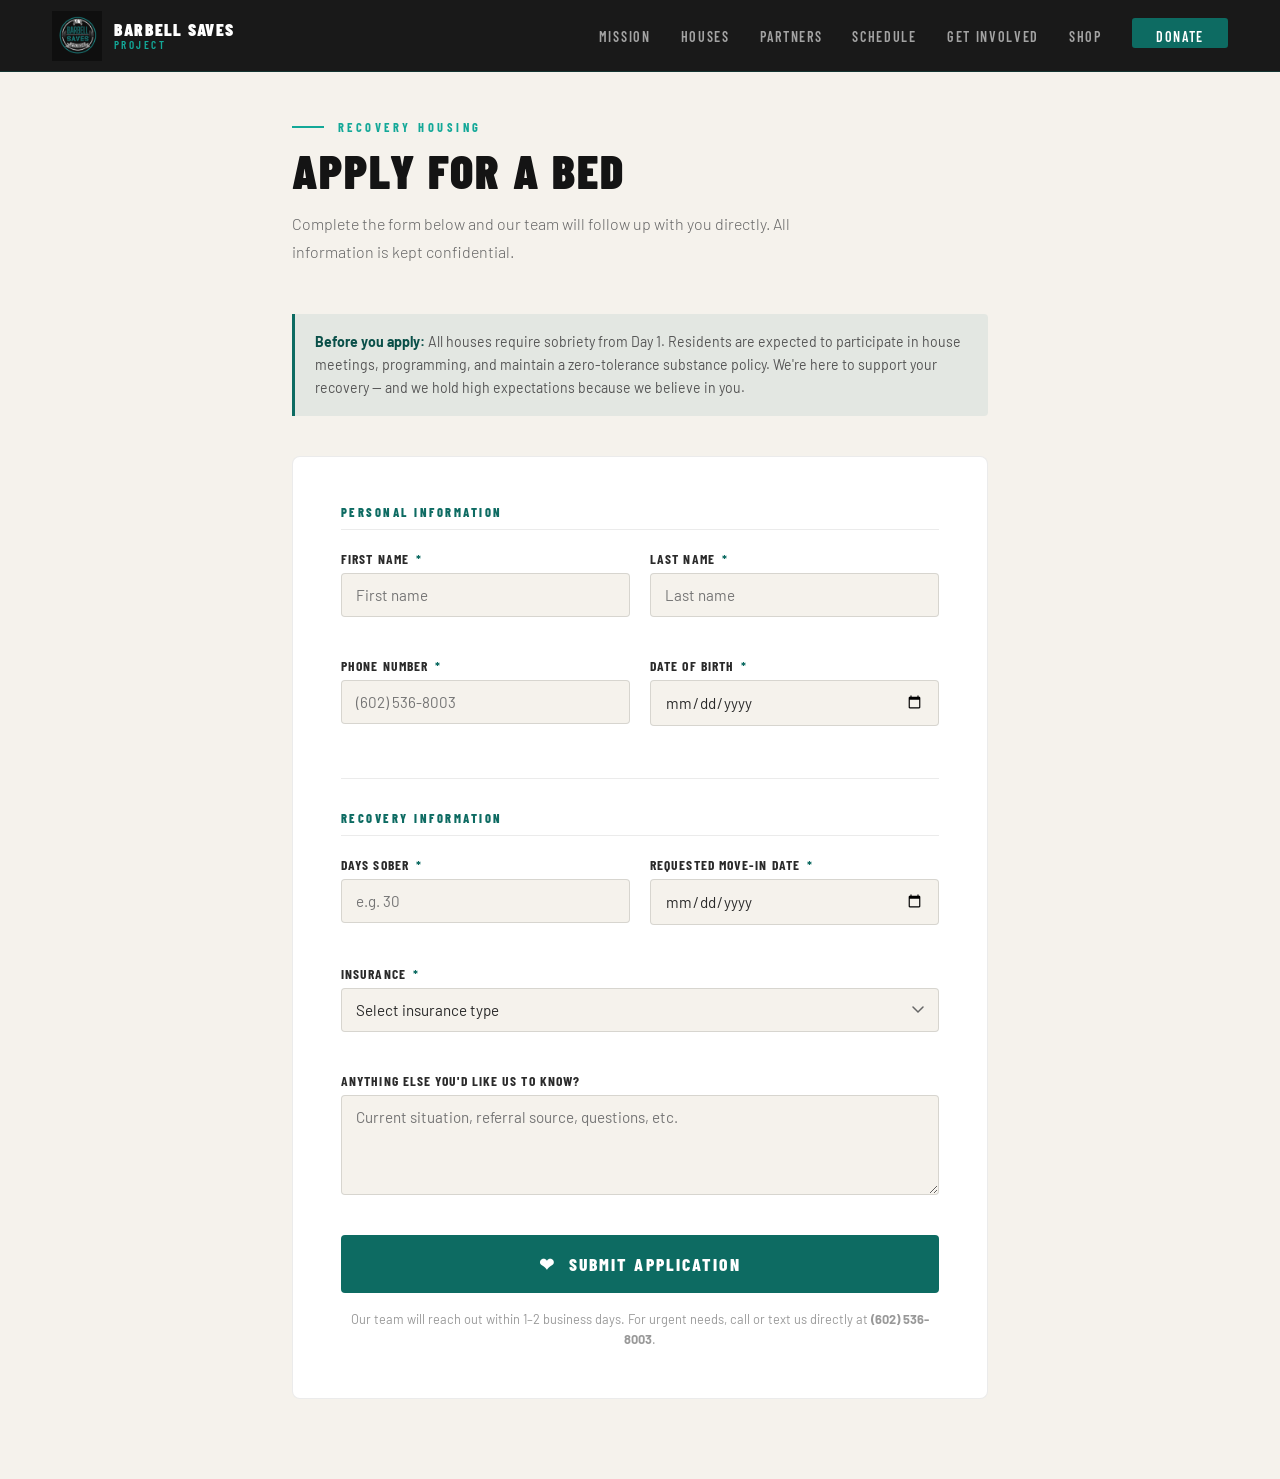
==== apply.html @ 51f50b29 "Add dedicated shop page; move collection embed off homepage Creates shop.html with light background " ====
<!DOCTYPE html>
<html lang="en">
<head>
<meta charset="UTF-8">
<meta name="viewport" content="width=device-width, initial-scale=1.0">
<title>Apply for a Bed — Barbell Saves Project</title>
<link href="https://fonts.googleapis.com/css2?family=Barlow+Condensed:wght@300;400;600;700;800;900&family=Barlow:ital,wght@0,300;0,400;0,500;0,600;1,300;1,400&display=swap" rel="stylesheet">
<link rel="stylesheet" href="styles.css">
<style>
  body { background: var(--off-white); }

  .apply-page { padding: 120px 52px 80px; max-width: 800px; margin: 0 auto; }

  .apply-header { margin-bottom: 48px; }
  .apply-header .section-tag { margin-bottom: 12px; }
  .apply-header h1 { font-family: "Barlow Condensed", sans-serif; font-weight: 900; font-size: 3rem; letter-spacing: 0.04em; text-transform: uppercase; color: var(--iron); line-height: 1; margin-bottom: 16px; }
  .apply-header p { font-size: 1rem; color: #666; font-weight: 300; line-height: 1.75; max-width: 560px; }

  .apply-note { background: rgba(13,107,98,0.08); border-left: 3px solid var(--teal); padding: 16px 20px; border-radius: 0 4px 4px 0; margin-bottom: 40px; font-size: 0.88rem; color: #555; line-height: 1.65; }
  .apply-note strong { color: var(--teal-dark); }

  .apply-form { background: white; border: 1px solid rgba(0,0,0,0.08); border-radius: 8px; padding: 48px; }

  .form-section-label { font-family: "Barlow Condensed", sans-serif; font-weight: 800; font-size: 0.78rem; letter-spacing: 0.2em; text-transform: uppercase; color: var(--teal); margin-bottom: 20px; padding-bottom: 10px; border-bottom: 1px solid rgba(0,0,0,0.08); }

  .form-grid { display: grid; grid-template-columns: 1fr 1fr; gap: 20px; margin-bottom: 20px; }
  .form-group { display: flex; flex-direction: column; gap: 6px; margin-bottom: 20px; }
  .form-group.full { grid-column: 1 / -1; }

  label { font-family: "Barlow Condensed", sans-serif; font-weight: 700; font-size: 0.85rem; letter-spacing: 0.08em; text-transform: uppercase; color: var(--charcoal); }
  label .req { color: var(--teal); margin-left: 3px; }

  input, select, textarea {
    font-family: "Barlow", sans-serif;
    font-size: 0.95rem;
    color: var(--charcoal);
    background: var(--off-white);
    border: 1.5px solid rgba(0,0,0,0.12);
    border-radius: 4px;
    padding: 12px 14px;
    transition: border-color 0.2s, box-shadow 0.2s;
    outline: none;
    width: 100%;
  }
  input:focus, select:focus, textarea:focus {
    border-color: var(--teal);
    box-shadow: 0 0 0 3px rgba(13,107,98,0.1);
  }
  select { appearance: none; background-image: url("data:image/svg+xml,%3Csvg xmlns='http://www.w3.org/2000/svg' width='12' height='8' viewBox='0 0 12 8'%3E%3Cpath d='M1 1l5 5 5-5' stroke='%23666' stroke-width='1.5' fill='none' stroke-linecap='round'/%3E%3C/svg%3E"); background-repeat: no-repeat; background-position: right 14px center; padding-right: 36px; }
  textarea { resize: vertical; min-height: 100px; }

  .divider { border: none; border-top: 1px solid rgba(0,0,0,0.08); margin: 32px 0; }

  .submit-btn { display: block; width: 100%; background: var(--teal); color: white; font-family: "Barlow Condensed", sans-serif; font-weight: 800; font-size: 1.1rem; letter-spacing: 0.12em; text-transform: uppercase; border: none; padding: 18px; border-radius: 4px; cursor: pointer; transition: background 0.2s, transform 0.15s; margin-top: 8px; }
  .submit-btn:hover { background: var(--teal-light); transform: translateY(-1px); }

  .form-footer-note { margin-top: 16px; text-align: center; font-size: 0.8rem; color: #999; line-height: 1.6; }

  @media (max-width: 768px) {
    .apply-page { padding: 100px 20px 60px; }
    .apply-header h1 { font-size: 2.2rem; }
    .apply-form { padding: 28px 20px; }
    .form-grid { grid-template-columns: 1fr; }
  }
</style>
</head>
<body>

<!-- NAV -->
<nav id="main-nav">
  <a href="index.html" class="nav-logo">
    <img src="images/image1.png" alt="The Barbell Saves Project">
    <div class="nav-logo-text">Barbell Saves<span>Project</span></div>
  </a>
  <ul class="nav-links">
    <li><a href="index.html#mission">Mission</a></li>
    <li><a href="houses.html">Houses</a></li>
    <li><a href="partners.html">Partners</a></li>
    <li><a href="schedule.html">Schedule</a></li>
    <li><a href="get-involved.html">Get Involved</a></li>
    <li><a href="shop.html">Shop</a></li>
    <li><a href="get-involved.html#donate" class="nav-donate">Donate</a></li>
  </ul>
</nav>

<div class="apply-page">

  <div class="apply-header">
    <div class="section-tag">Recovery Housing</div>
    <h1>Apply for a Bed</h1>
    <p>Complete the form below and our team will follow up with you directly. All information is kept confidential.</p>
  </div>

  <div class="apply-note">
    <strong>Before you apply:</strong> All houses require sobriety from Day 1. Residents are expected to participate in house meetings, programming, and maintain a zero-tolerance substance policy. We're here to support your recovery — and we hold high expectations because we believe in you.
  </div>

  <form class="apply-form" action="https://formspree.io/f/YOUR_FORM_ID" method="POST">

    <div class="form-section-label">Personal Information</div>

    <div class="form-grid">
      <div class="form-group">
        <label for="first_name">First Name <span class="req">*</span></label>
        <input type="text" id="first_name" name="first_name" required placeholder="First name">
      </div>
      <div class="form-group">
        <label for="last_name">Last Name <span class="req">*</span></label>
        <input type="text" id="last_name" name="last_name" required placeholder="Last name">
      </div>
      <div class="form-group">
        <label for="phone">Phone Number <span class="req">*</span></label>
        <input type="tel" id="phone" name="phone" required placeholder="(602) 536-8003">
      </div>
      <div class="form-group">
        <label for="dob">Date of Birth <span class="req">*</span></label>
        <input type="date" id="dob" name="dob" required>
      </div>
    </div>

    <hr class="divider">
    <div class="form-section-label">Recovery Information</div>

    <div class="form-grid">
      <div class="form-group">
        <label for="days_sober">Days Sober <span class="req">*</span></label>
        <input type="number" id="days_sober" name="days_sober" required placeholder="e.g. 30" min="0">
      </div>
      <div class="form-group">
        <label for="requested_date">Requested Move-In Date <span class="req">*</span></label>
        <input type="date" id="requested_date" name="requested_date" required>
      </div>
      <div class="form-group full">
        <label for="insurance">Insurance <span class="req">*</span></label>
        <select id="insurance" name="insurance" required>
          <option value="" disabled selected>Select insurance type</option>
          <option value="AHCCCS">AHCCCS (Arizona Medicaid)</option>
          <option value="Private Insurance">Private Insurance</option>
          <option value="Medicare">Medicare</option>
          <option value="Self-Pay">Self-Pay / No Insurance</option>
          <option value="Other">Other</option>
        </select>
      </div>
      <div class="form-group full">
        <label for="notes">Anything else you'd like us to know?</label>
        <textarea id="notes" name="notes" placeholder="Current situation, referral source, questions, etc."></textarea>
      </div>
    </div>

    <button type="submit" class="submit-btn">&#10084;&nbsp; Submit Application</button>
    <p class="form-footer-note">Our team will reach out within 1–2 business days. For urgent needs, call or text us directly at <strong>(602) 536-8003</strong>.</p>

  </form>

</div>

<script src="script.js"></script>
</body>
</html>
---- styles.css ----
:root {
    --teal: #0D6B62;
    --teal-light: #0F8579;
    --teal-bright: #13a898;
    --teal-dark: #094f48;
    --silver: #9AACB8;
    --charcoal: #2A2A2A;
    --iron: #141414;
    --iron-mid: #1e1e1e;
    --off-white: #F5F2EC;
    --warm-white: #FDFAF5;
    --slate: #3D3D3D;
  }
  * { margin: 0; padding: 0; box-sizing: border-box; }
  html { scroll-behavior: smooth; }
  body { font-family: "Barlow", sans-serif; background: var(--warm-white); color: var(--charcoal); overflow-x: hidden; }

  /* NAV */
  nav { position: fixed; top: 0; left: 0; right: 0; z-index: 200; display: flex; align-items: center; justify-content: space-between; padding: 0 52px; height: 72px; background: rgba(16,16,16,0.96); backdrop-filter: blur(16px); border-bottom: 1px solid rgba(13,107,98,0.35); transition: background 0.3s; }
  .nav-logo { text-decoration: none; display: flex; align-items: center; gap: 12px; }
  .nav-logo img { height: 50px; width: 50px; object-fit: contain; mix-blend-mode: screen; }
  .nav-logo-text { font-family: "Barlow Condensed", sans-serif; font-weight: 900; font-size: 1.1rem; letter-spacing: 0.07em; text-transform: uppercase; color: white; line-height: 1.15; }
  .nav-logo-text span { color: var(--teal-bright); display: block; font-size: 0.7rem; letter-spacing: 0.22em; font-weight: 600; }
  .nav-links { display: flex; gap: 30px; list-style: none; align-items: center; }
  .nav-links a { font-family: "Barlow Condensed", sans-serif; font-weight: 600; font-size: 0.88rem; letter-spacing: 0.12em; text-transform: uppercase; color: rgba(255,255,255,0.6); text-decoration: none; transition: color 0.2s; padding-bottom: 3px; border-bottom: 1.5px solid transparent; }
  .nav-links a:hover { color: white; border-bottom-color: var(--teal-bright); }
  .nav-donate { background: var(--teal) !important; color: white !important; padding: 10px 24px; border-radius: 3px; border-bottom: none !important; }
  .nav-donate:hover { background: var(--teal-light) !important; border-bottom: none !important; }

  /* HERO — centered poster broadsheet */
  .hero {
    min-height: 100vh;
    background: var(--iron);
    display: flex; flex-direction: column;
    position: relative; overflow: hidden;
  }
  .hero-bg {
    position: absolute; inset: 0;
    background-image: url("images/image9.jpg");
    background-size: cover;
    background-position: center 30%;
    filter: brightness(0.38) saturate(0.85);
  }
  .hero-bg::after {
    content: "";
    position: absolute; inset: 0;
    background:
      radial-gradient(ellipse 80% 60% at 50% 0%, rgba(13,107,98,0.3) 0%, transparent 60%),
      linear-gradient(180deg, rgba(0,0,0,0.4) 0%, rgba(0,0,0,0.1) 40%, rgba(0,0,0,0.55) 100%);
  }
  /* Horizontal rule texture lines */
  .hero-lines {
    position: absolute; inset: 0;
    background-image:
      linear-gradient(rgba(255,255,255,0.018) 1px, transparent 1px);
    background-size: 100% 80px;
    pointer-events: none;
  }
  .hero-body {
    position: relative; z-index: 2;
    flex: 1; display: flex; flex-direction: column;
    align-items: center; justify-content: center;
    padding: 140px 52px 52px;
    text-align: center;
  }
  /* Logo sits above headline */
  .hero-logo {
    width: 110px; height: 110px; object-fit: contain;
    margin-bottom: 36px;
    animation: fadeUp 0.5s ease 0.05s both;
    filter: drop-shadow(0 0 28px rgba(13,107,98,0.4));
    mix-blend-mode: screen;
  }
  .hero-overline {
    font-family: "Barlow Condensed", sans-serif;
    font-weight: 600; font-size: 0.78rem;
    letter-spacing: 0.36em; text-transform: uppercase;
    color: var(--teal-bright);
    margin-bottom: 24px;
    display: flex; align-items: center; justify-content: center; gap: 18px;
    animation: fadeUp 0.6s ease 0.15s both;
  }
  .overline-rule { width: 40px; height: 1px; background: var(--teal-bright); opacity: 0.6; }
  /* GIANT poster headline — full width */
  .hero-headline {
    font-family: "Barlow Condensed", sans-serif;
    font-weight: 900;
    font-size: clamp(4.5rem, 13vw, 13rem);
    line-height: 0.85;
    letter-spacing: -0.02em;
    text-transform: uppercase;
    color: white;
    margin-bottom: 0;
    animation: fadeUp 0.7s ease 0.25s both;
  }
  .headline-row { display: block; }
  .headline-row.teal { color: var(--teal-bright); }
  .headline-row.outline {
    -webkit-text-stroke: 1.5px rgba(255,255,255,0.25);
    color: transparent;
  }
  /* Divider bar between headline and sub */
  .hero-divider {
    width: 100%; max-width: 680px;
    height: 1px;
    background: linear-gradient(90deg, transparent, rgba(255,255,255,0.15), transparent);
    margin: 32px auto;
    animation: fadeUp 0.6s ease 0.45s both;
  }
  .hero-sub {
    font-size: 1.1rem; line-height: 1.8;
    color: rgba(255,255,255,0.5);
    max-width: 560px; margin: 0 auto 44px;
    font-weight: 300;
    animation: fadeUp 0.7s ease 0.5s both;
  }
  .hero-actions {
    display: flex; gap: 16px; flex-wrap: wrap;
    justify-content: center;
    animation: fadeUp 0.7s ease 0.6s both;
  }
  /* Inline stat strip inside hero, above impact bar */
  .hero-stat-row {
    display: flex; align-items: center; justify-content: center;
    gap: 0; margin-top: 56px; width: 100%;
    border-top: 1px solid rgba(255,255,255,0.07);
    padding-top: 32px;
    animation: fadeUp 0.7s ease 0.7s both;
  }
  .hero-stat {
    display: flex; flex-direction: column; align-items: center;
    padding: 0 44px;
    border-right: 1px solid rgba(255,255,255,0.07);
  }
  .hero-stat:last-child { border-right: none; }
  .hero-stat-n {
    font-family: "Barlow Condensed", sans-serif;
    font-weight: 900; font-size: 2.2rem;
    color: white; line-height: 1;
  }
  .hero-stat-n sup { font-size: 1rem; }
  .hero-stat-l {
    font-size: 0.7rem; font-weight: 600;
    letter-spacing: 0.14em; text-transform: uppercase;
    color: rgba(255,255,255,0.4); margin-top: 4px;
  }

  /* BUTTONS */
  .btn-primary { display: inline-flex; align-items: center; gap: 10px; background: var(--teal); color: white; font-family: "Barlow Condensed", sans-serif; font-weight: 800; font-size: 1rem; letter-spacing: 0.1em; text-transform: uppercase; padding: 16px 36px; border: none; cursor: pointer; text-decoration: none; border-radius: 3px; transition: background 0.2s, transform 0.15s; box-shadow: 0 4px 24px rgba(13,107,98,0.35); }
  .btn-primary:hover { background: var(--teal-light); transform: translateY(-2px); }
  .btn-secondary { display: inline-flex; align-items: center; gap: 10px; background: transparent; color: white; font-family: "Barlow Condensed", sans-serif; font-weight: 700; font-size: 1rem; letter-spacing: 0.1em; text-transform: uppercase; padding: 15px 36px; border: 1.5px solid rgba(255,255,255,0.25); cursor: pointer; text-decoration: none; border-radius: 3px; transition: all 0.2s; }
  .btn-secondary:hover { border-color: var(--teal-bright); background: rgba(13,107,98,0.15); }

  /* IMPACT BAR */
  .impact-bar { position: relative; z-index: 2; background: linear-gradient(90deg, var(--teal-dark) 0%, var(--teal) 50%, var(--teal-dark) 100%); padding: 0 52px; display: flex; align-items: stretch; overflow-x: auto; }
  .impact-item { display: flex; flex-direction: column; align-items: center; justify-content: center; padding: 28px 48px; border-right: 1px solid rgba(255,255,255,0.12); flex-shrink: 0; }
  .impact-item:last-child { border-right: none; }
  .impact-num { font-family: "Barlow Condensed", sans-serif; font-weight: 900; font-size: 2.8rem; color: white; line-height: 1; }
  .impact-num sup { font-size: 1.4rem; vertical-align: super; }
  .impact-desc { font-size: 0.74rem; font-weight: 600; letter-spacing: 0.14em; text-transform: uppercase; color: rgba(255,255,255,0.65); margin-top: 5px; text-align: center; }

  /* SECTIONS */
  .section { padding: 108px 52px; }
  .section-inner { max-width: 1240px; margin: 0 auto; }
  .section-tag { font-family: "Barlow Condensed", sans-serif; font-weight: 700; font-size: 0.78rem; letter-spacing: 0.28em; text-transform: uppercase; color: var(--teal-bright); margin-bottom: 16px; display: flex; align-items: center; gap: 14px; }
  .section-tag::before { content: ""; display: block; width: 32px; height: 2px; background: var(--teal-bright); }
  .section-title { font-family: "Barlow Condensed", sans-serif; font-weight: 900; font-size: clamp(2.8rem, 5.5vw, 4.8rem); line-height: 0.92; text-transform: uppercase; letter-spacing: -0.01em; color: var(--iron); margin-bottom: 24px; }
  .section-title.light { color: white; }

  /* MISSION */
  .mission-section { background: var(--off-white); }
  .mission-photo-wrap { position: relative; overflow: hidden; border-radius: 2px; }
  .mission-photo-wrap img { width: 100%; height: 480px; object-fit: cover; object-position: center top; display: block; }
  .mission-photo-caption { position: absolute; bottom: 0; left: 0; right: 0; padding: 16px 20px; background: linear-gradient(0deg, rgba(0,0,0,0.7), transparent); font-family: "Barlow Condensed", sans-serif; font-weight: 600; font-size: 0.75rem; letter-spacing: 0.18em; text-transform: uppercase; color: rgba(255,255,255,0.75); }
  .mission-layout { display: grid; grid-template-columns: 1fr 0.85fr 0.85fr; gap: 48px; align-items: start; }
  .mission-copy p { font-size: 1.08rem; line-height: 1.85; color: #5a5a5a; margin-bottom: 22px; font-weight: 300; }
  .mission-copy p strong { color: var(--charcoal); font-weight: 600; }
  .big-statement { font-family: "Barlow Condensed", sans-serif; font-weight: 800; font-size: 1.6rem; line-height: 1.25; text-transform: uppercase; color: var(--iron); margin-top: 32px; margin-bottom: 6px; }
  .big-statement span { color: var(--teal); }
  .mission-panels { display: flex; flex-direction: column; gap: 3px; }
  .mission-panel { background: var(--iron); padding: 32px 36px; display: flex; gap: 20px; align-items: flex-start; position: relative; overflow: hidden; cursor: default; transition: transform 0.2s; }
  .mission-panel:hover { transform: translateX(6px); }
  .mission-panel::before { content: ""; position: absolute; left: 0; top: 0; bottom: 0; width: 3px; background: var(--teal-bright); transform: scaleY(0); transform-origin: top; transition: transform 0.3s; }
  .mission-panel:hover::before { transform: scaleY(1); }
  .panel-icon { font-size: 1.6rem; flex-shrink: 0; width: 48px; height: 48px; display: flex; align-items: center; justify-content: center; background: rgba(13,107,98,0.12); border-radius: 3px; border: 1px solid rgba(13,107,98,0.25); }
  .panel-body h4 { font-family: "Barlow Condensed", sans-serif; font-weight: 800; font-size: 1.1rem; text-transform: uppercase; letter-spacing: 0.06em; color: white; margin-bottom: 6px; }
  .panel-body p { font-size: 0.88rem; line-height: 1.65; color: rgba(255,255,255,0.45); font-weight: 300; }

  /* PROGRAMS */
  .programs-section { background: var(--warm-white); }
  .programs-header { display: flex; justify-content: space-between; align-items: flex-end; margin-bottom: 56px; flex-wrap: wrap; gap: 24px; }
  .programs-intro { max-width: 440px; font-size: 1rem; line-height: 1.75; color: #666; font-weight: 300; }
  .programs-grid { display: grid; grid-template-columns: repeat(2, 1fr); gap: 3px; }
  .prog-community { grid-column: span 2; }
  .prog-card { background: var(--iron); padding: 52px 48px; position: relative; overflow: hidden; transition: transform 0.22s; }
  .prog-card:hover { transform: translateY(-5px); z-index: 2; }
  .prog-card::after { content: ""; position: absolute; bottom: 0; left: 0; right: 0; height: 3px; background: linear-gradient(90deg, var(--teal-dark), var(--teal-bright)); transform: scaleX(0); transform-origin: left; transition: transform 0.35s; }
  .prog-card:hover::after { transform: scaleX(1); }
  .prog-num { position: absolute; top: 20px; right: 24px; font-family: "Barlow Condensed", sans-serif; font-weight: 900; font-size: 7rem; color: rgba(255,255,255,0.03); line-height: 1; pointer-events: none; }
  .prog-badge { display: inline-block; font-family: "Barlow Condensed", sans-serif; font-weight: 700; font-size: 0.72rem; letter-spacing: 0.22em; text-transform: uppercase; padding: 4px 14px; border-radius: 2px; margin-bottom: 22px; }
  .badge-silver { background: rgba(154,172,184,0.12); color: #b8cad6; border: 1px solid rgba(154,172,184,0.25); }
  .badge-teal   { background: rgba(13,107,98,0.18); color: var(--teal-bright); border: 1px solid rgba(13,107,98,0.3); }
  .badge-free   { background: var(--teal); color: white; border: none; }
  .prog-card h3 { font-family: "Barlow Condensed", sans-serif; font-weight: 900; font-size: 2.2rem; text-transform: uppercase; letter-spacing: 0.02em; color: white; margin-bottom: 14px; line-height: 1.05; }
  .prog-community h3 { font-size: 2.8rem; }
  .prog-card p { font-size: 0.93rem; line-height: 1.75; color: rgba(255,255,255,0.48); font-weight: 300; margin-bottom: 28px; max-width: 420px; }
  .prog-list { list-style: none; display: flex; flex-direction: column; gap: 9px; margin-bottom: 34px; }
  .prog-list li { font-size: 0.87rem; color: rgba(255,255,255,0.6); display: flex; align-items: center; gap: 10px; }
  .bull { color: var(--teal-bright); font-weight: 700; }
  .prog-link { font-family: "Barlow Condensed", sans-serif; font-weight: 700; font-size: 0.88rem; letter-spacing: 0.15em; text-transform: uppercase; color: var(--teal-bright); text-decoration: none; display: inline-flex; align-items: center; gap: 8px; transition: gap 0.2s; }
  .prog-link:hover { gap: 16px; }
  .community-inner { display: grid; grid-template-columns: 1fr 1fr; gap: 48px; align-items: start; }
  .schedule-cta-btn { display: inline-flex; align-items: center; gap: 10px; background: var(--teal); color: white; font-family: "Barlow Condensed", sans-serif; font-weight: 800; font-size: 1rem; letter-spacing: 0.1em; text-transform: uppercase; padding: 16px 32px; border-radius: 3px; text-decoration: none; transition: background 0.2s; margin-top: 8px; }
  .schedule-list { display: flex; flex-direction: column; gap: 10px; }
  .sched-item { background: rgba(255,255,255,0.04); border-left: 3px solid var(--teal-bright); padding: 14px 18px; display: flex; align-items: center; justify-content: space-between; gap: 12px; }
  .sched-name { font-family: "Barlow Condensed", sans-serif; font-weight: 700; font-size: 1rem; text-transform: uppercase; letter-spacing: 0.05em; color: white; }
  .sched-time { font-size: 0.78rem; color: rgba(255,255,255,0.4); margin-top: 2px; }
  .free-tag { font-family: "Barlow Condensed", sans-serif; font-weight: 700; font-size: 0.68rem; letter-spacing: 0.18em; text-transform: uppercase; background: var(--teal); color: white; padding: 3px 10px; border-radius: 2px; flex-shrink: 0; }

  /* HOUSES */
  .houses-section { background: var(--off-white); }
  .houses-layout { display: grid; grid-template-columns: 1.2fr 1fr; gap: 80px; align-items: start; margin-bottom: 60px; }
  .houses-copy p { font-size: 1.05rem; line-height: 1.85; color: #5a5a5a; margin-bottom: 20px; font-weight: 300; }
  .houses-copy p strong { color: var(--charcoal); font-weight: 600; }
  .houses-stat-box { background: var(--iron); padding: 40px 36px; border-top: 3px solid var(--teal-bright); }
  .stat-row { display: flex; justify-content: space-between; align-items: baseline; padding: 16px 0; border-bottom: 1px solid rgba(255,255,255,0.06); }
  .stat-row:last-child { border-bottom: none; }
  .stat-label { font-size: 0.88rem; color: rgba(255,255,255,0.45); font-weight: 300; }
  .stat-val { font-family: "Barlow Condensed", sans-serif; font-weight: 800; font-size: 1.3rem; color: var(--teal-bright); text-align: right; max-width: 55%; }
  .houses-cards { display: grid; grid-template-columns: repeat(4, 1fr); gap: 16px; }
  .house-card { background: white; border: 1px solid rgba(0,0,0,0.07); border-radius: 6px; overflow: hidden; transition: box-shadow 0.2s, transform 0.2s; display: flex; flex-direction: column; }
  .house-card:hover { box-shadow: 0 16px 48px rgba(13,107,98,0.12); transform: translateY(-4px); }
  .house-photo { width: 100%; height: 180px; background: linear-gradient(135deg, #1e2e2c 0%, #0d3b35 50%, #0a4a42 100%); position: relative; }
  .house-photo::after { content: "🏠"; position: absolute; inset: 0; display: flex; align-items: center; justify-content: center; font-size: 3rem; opacity: 0.25; }
  .house-card-body { padding: 24px 22px; display: flex; flex-direction: column; flex: 1; }
  .house-badges { display: flex; gap: 6px; margin-bottom: 12px; }
  .house-badge { font-family: "Barlow Condensed", sans-serif; font-weight: 700; font-size: 0.72rem; letter-spacing: 0.12em; text-transform: uppercase; color: var(--teal); background: rgba(13,107,98,0.1); border: 1px solid rgba(13,107,98,0.3); border-radius: 3px; padding: 3px 8px; }
  .house-card h4 { font-family: "Barlow Condensed", sans-serif; font-weight: 800; font-size: 1.4rem; text-transform: uppercase; letter-spacing: 0.03em; color: var(--iron); margin-bottom: 10px; }
  .house-card p { font-size: 0.85rem; line-height: 1.7; color: #666; font-weight: 300; margin-bottom: 18px; flex: 1; }
  .house-actions { display: flex; flex-direction: column; gap: 8px; margin-bottom: 14px; }
  .house-btn { display: block; text-align: center; font-family: "Barlow Condensed", sans-serif; font-weight: 700; font-size: 0.88rem; letter-spacing: 0.1em; text-transform: uppercase; text-decoration: none; padding: 11px 16px; border-radius: 3px; transition: background 0.2s, color 0.2s; }
  .house-btn-primary { background: var(--teal); color: white; }
  .house-btn-primary:hover { background: var(--teal-light); }
  .house-btn-secondary { background: transparent; color: var(--teal); border: 1.5px solid var(--teal); }
  .house-btn-secondary:hover { background: rgba(13,107,98,0.08); }
  .house-needs { font-size: 0.75rem; color: #999; line-height: 1.5; font-style: italic; }

  /* TESTIMONIAL */
  .testimonial-section { padding: 100px 52px; position: relative; overflow: hidden; }
  .testimonial-section::after { content: ""; position: absolute; inset: 0; background-image: url("images/image10.jpg"); background-size: cover; background-position: center; filter: brightness(0.22) saturate(0.7); z-index: 0; }
  .testimonial-section::before { content: ""; position: absolute; inset: 0; background: radial-gradient(ellipse 60% 80% at 50% 50%, rgba(13,107,98,0.25) 0%, transparent 65%); z-index: 1; }
  .testimonial-inner { position: relative; z-index: 2; max-width: 860px; margin: 0 auto; text-align: center; }
  .big-quote { font-family: "Barlow Condensed", sans-serif; font-size: 9rem; line-height: 0.5; color: var(--teal-bright); opacity: 0.2; margin-bottom: 16px; }
  .testimonial-inner blockquote { font-size: clamp(1.3rem, 2.8vw, 1.85rem); font-weight: 300; line-height: 1.6; color: rgba(255,255,255,0.85); font-style: italic; margin-bottom: 36px; }
  .testimonial-inner blockquote strong { font-style: normal; font-weight: 700; color: var(--teal-bright); }
  .quote-divider { width: 48px; height: 2px; background: linear-gradient(90deg, var(--teal), var(--teal-bright)); margin: 0 auto 20px; }
  .quote-name { font-family: "Barlow Condensed", sans-serif; font-weight: 700; font-size: 1rem; letter-spacing: 0.12em; text-transform: uppercase; color: white; }
  .quote-role { font-size: 0.82rem; color: rgba(255,255,255,0.35); letter-spacing: 0.08em; margin-top: 4px; }

  /* PARTNERSHIPS */
  .partner-section { background: var(--iron); position: relative; overflow: hidden; }
  .partner-section::before { content: ""; position: absolute; inset: 0; background: radial-gradient(ellipse 60% 70% at 90% 30%, rgba(13,107,98,0.18) 0%, transparent 60%), radial-gradient(ellipse 40% 50% at 10% 80%, rgba(13,107,98,0.08) 0%, transparent 55%); }
  .partner-inner { position: relative; z-index: 1; }
  .partner-header { display: grid; grid-template-columns: 1fr 1fr; gap: 80px; margin-bottom: 64px; align-items: end; }
  .partner-copy p { font-size: 1.05rem; line-height: 1.8; color: rgba(255,255,255,0.5); font-weight: 300; margin-bottom: 20px; }
  .partner-types { display: grid; grid-template-columns: repeat(3, 1fr); gap: 3px; }
  .ptype-card { background: rgba(255,255,255,0.03); border: 1px solid rgba(255,255,255,0.06); padding: 40px 32px; position: relative; transition: background 0.2s, border-color 0.2s; }
  .ptype-card:hover { background: rgba(255,255,255,0.055); border-color: rgba(13,107,98,0.4); }
  .corner-num { position: absolute; top: 18px; right: 20px; font-family: "Barlow Condensed", sans-serif; font-weight: 900; font-size: 4rem; color: rgba(255,255,255,0.03); line-height: 1; }
  .ptype-icon { font-size: 1.8rem; margin-bottom: 18px; width: 52px; height: 52px; background: rgba(13,107,98,0.12); border: 1px solid rgba(13,107,98,0.25); border-radius: 3px; display: flex; align-items: center; justify-content: center; }
  .ptype-card h4 { font-family: "Barlow Condensed", sans-serif; font-weight: 800; font-size: 1.3rem; text-transform: uppercase; letter-spacing: 0.05em; color: white; margin-bottom: 12px; }
  .ptype-card p { font-size: 0.87rem; line-height: 1.7; color: rgba(255,255,255,0.4); font-weight: 300; margin-bottom: 20px; }
  .ptype-examples { display: flex; flex-direction: column; gap: 6px; }
  .ptype-ex { font-size: 0.8rem; color: rgba(255,255,255,0.35); display: flex; align-items: center; gap: 8px; }
  .ptype-ex::before { content: "—"; color: rgba(19,168,152,0.5); }

  /* DONATE */
  .donate-section { background: var(--warm-white); }
  .donate-layout { display: grid; grid-template-columns: 1fr 1fr; gap: 80px; align-items: start; }
  .donate-copy p { font-size: 1.05rem; line-height: 1.85; color: #5a5a5a; margin-bottom: 22px; font-weight: 300; }
  .donate-copy p strong { color: var(--charcoal); font-weight: 600; }
  .impact-list { list-style: none; display: flex; flex-direction: column; gap: 0; margin-top: 32px; border-top: 1px solid rgba(13,107,98,0.2); }
  .impact-list li { display: flex; align-items: center; gap: 20px; padding: 14px 0; border-bottom: 1px solid rgba(13,107,98,0.15); }
  .impact-icon-box { display: none; }
  .impact-item-text h5 { font-family: "Barlow Condensed", sans-serif; font-weight: 800; font-size: 1.2rem; text-transform: uppercase; letter-spacing: 0.04em; color: var(--teal); margin-bottom: 0; min-width: 68px; flex-shrink: 0; }
  .impact-item-text { display: flex; align-items: center; gap: 16px; width: 100%; }
  .impact-item-text p { font-size: 0.88rem; color: #666; font-weight: 400; margin-bottom: 0; line-height: 1.4; }
  .donate-widget { background: var(--iron); border-radius: 4px; overflow: hidden; box-shadow: 0 24px 64px rgba(0,0,0,0.2); }
  .widget-header { background: var(--teal); padding: 26px 36px; }
  .widget-header h3 { font-family: "Barlow Condensed", sans-serif; font-weight: 900; font-size: 1.5rem; text-transform: uppercase; letter-spacing: 0.05em; color: white; }
  .widget-header p { font-size: 0.82rem; color: rgba(255,255,255,0.8); margin-top: 2px; }
  .widget-body { padding: 36px; }
  .amount-grid { display: grid; grid-template-columns: repeat(3, 1fr); gap: 8px; margin-bottom: 12px; }
  .amt-btn { background: rgba(255,255,255,0.05); border: 1.5px solid rgba(255,255,255,0.1); padding: 14px 8px; cursor: pointer; border-radius: 3px; text-align: center; transition: all 0.18s; }
  .amt-btn:hover, .amt-btn.selected { border-color: var(--teal-bright); background: rgba(13,107,98,0.18); }
  .amt-num { font-family: "Barlow Condensed", sans-serif; font-weight: 900; font-size: 1.5rem; color: white; line-height: 1; }
  .amt-label { font-size: 0.7rem; color: rgba(255,255,255,0.35); margin-top: 3px; text-transform: uppercase; letter-spacing: 0.05em; }
  .custom-input { background: rgba(255,255,255,0.05); border: 1.5px solid rgba(255,255,255,0.1); padding: 13px 16px; width: 100%; color: white; font-family: "Barlow", sans-serif; font-size: 0.95rem; border-radius: 3px; outline: none; margin-bottom: 16px; transition: border-color 0.2s; }
  .custom-input:focus { border-color: var(--teal-bright); }
  .custom-input::placeholder { color: rgba(255,255,255,0.25); }
  .freq-toggle { display: flex; background: rgba(255,255,255,0.04); border: 1px solid rgba(255,255,255,0.08); border-radius: 3px; overflow: hidden; margin-bottom: 20px; }
  .freq-btn { flex: 1; padding: 11px; border: none; cursor: pointer; font-family: "Barlow Condensed", sans-serif; font-weight: 700; font-size: 0.85rem; letter-spacing: 0.1em; text-transform: uppercase; background: transparent; color: rgba(255,255,255,0.4); transition: all 0.18s; }
  .freq-btn.active { background: var(--teal-bright); color: white; }
  .donate-cta { width: 100%; padding: 18px; background: var(--teal); border: none; cursor: pointer; font-family: "Barlow Condensed", sans-serif; font-weight: 800; font-size: 1.1rem; letter-spacing: 0.12em; text-transform: uppercase; color: white; border-radius: 3px; transition: background 0.2s, transform 0.15s; box-shadow: 0 4px 20px rgba(13,107,98,0.25); }
  .donate-cta:hover { background: var(--teal-light); transform: translateY(-1px); }
  .widget-note { font-size: 0.72rem; color: rgba(255,255,255,0.2); text-align: center; margin-top: 14px; font-style: italic; }

  /* SPONSORS */
  /* SPONSOR SECTION */
  .sponsor-section { background: var(--off-white); }
  .sponsor-header-new { display: grid; grid-template-columns: 1fr 1fr; gap: 52px; align-items: start; margin-bottom: 40px; }
  .sponsor-header-new p { font-size: 1rem; line-height: 1.75; color: #666; font-weight: 300; margin-top: 16px; }
  .sponsor-urgency { background: var(--iron); padding: 32px 36px; border-left: 4px solid var(--teal-bright); }
  .urgency-label { font-family: "Barlow Condensed", sans-serif; font-weight: 900; font-size: 1.2rem; text-transform: uppercase; letter-spacing: 0.06em; color: var(--teal-bright); margin-bottom: 12px; }
  .sponsor-urgency p { font-size: 0.88rem; color: rgba(255,255,255,0.55); line-height: 1.65; font-weight: 300; margin-bottom: 16px; }
  .sponsor-urgency strong { color: rgba(255,255,255,0.85); font-weight: 600; }
  .urgency-list { list-style: none; display: flex; flex-direction: column; gap: 7px; }
  .urgency-list li { font-size: 0.84rem; color: rgba(255,255,255,0.5); padding-left: 16px; position: relative; }
  .urgency-list li::before { content: "—"; position: absolute; left: 0; color: var(--teal-bright); }
  .urgency-list strong { color: var(--teal-bright); }

  /* LEGACY TIER */
  .legacy-tier { background: var(--iron); border: 1px solid rgba(19,168,152,0.3); border-top: 4px solid var(--teal-bright); padding: 40px 48px; display: grid; grid-template-columns: 1fr auto; gap: 52px; align-items: center; margin-bottom: 16px; }
  .legacy-star { font-family: "Barlow Condensed", sans-serif; font-weight: 700; font-size: 0.75rem; letter-spacing: 0.22em; text-transform: uppercase; color: var(--teal-bright); margin-bottom: 8px; }
  .legacy-amount { font-family: "Barlow Condensed", sans-serif; font-weight: 900; font-size: 3.5rem; color: white; line-height: 1; letter-spacing: 0.02em; margin-bottom: 10px; }
  .legacy-amount span { font-size: 2rem; color: var(--teal-bright); }
  .legacy-impact { font-size: 0.9rem; color: rgba(255,255,255,0.5); font-weight: 300; line-height: 1.6; margin-bottom: 20px; max-width: 500px; }
  .legacy-perks li { color: rgba(255,255,255,0.6) !important; }
  .legacy-perks .perk-check { color: var(--teal-bright) !important; }
  .legacy-tier-right { display: flex; flex-direction: column; align-items: center; gap: 14px; flex-shrink: 0; text-align: center; }
  .legacy-limit { font-family: "Barlow Condensed", sans-serif; font-weight: 700; font-size: 0.72rem; letter-spacing: 0.2em; text-transform: uppercase; color: var(--teal-bright); background: rgba(19,168,152,0.1); border: 1px solid rgba(19,168,152,0.3); padding: 6px 16px; }
  .legacy-btn { display: inline-block; font-family: "Barlow Condensed", sans-serif; font-weight: 800; font-size: 0.85rem; letter-spacing: 0.12em; text-transform: uppercase; text-decoration: none; padding: 16px 32px; background: var(--teal-bright); color: var(--iron); white-space: nowrap; transition: background 0.2s; }
  .legacy-btn:hover { background: #16c4b2; }
  .legacy-note { font-size: 0.74rem; color: rgba(255,255,255,0.3); font-style: italic; }

  /* PARTNER TIERS GRID */
  .partner-tiers-grid { display: grid; grid-template-columns: repeat(4, 1fr); gap: 10px; margin-bottom: 32px; }
  .partner-tier { background: white; border: 1.5px solid rgba(0,0,0,0.08); padding: 28px 24px; display: flex; flex-direction: column; gap: 8px; position: relative; transition: box-shadow 0.2s; }
  .partner-tier:hover { box-shadow: 0 12px 40px rgba(0,0,0,0.1); }
  .featured-partner-tier { border-color: var(--teal); border-top: 3px solid var(--teal); }
  .partner-tier-limit { position: absolute; top: 12px; right: 12px; font-family: "Barlow Condensed", sans-serif; font-weight: 700; font-size: 0.62rem; letter-spacing: 0.16em; text-transform: uppercase; color: var(--teal); background: rgba(13,107,98,0.08); padding: 3px 8px; }
  .partner-tier-name { font-family: "Barlow Condensed", sans-serif; font-weight: 800; font-size: 1rem; letter-spacing: 0.06em; text-transform: uppercase; color: var(--iron); }
  .partner-tier-amount { font-family: "Barlow Condensed", sans-serif; font-weight: 900; font-size: 2rem; color: var(--teal); line-height: 1; margin-bottom: 4px; }
  .partner-tier-funds { font-size: 0.8rem; color: #888; line-height: 1.5; padding-bottom: 12px; border-bottom: 1px solid rgba(0,0,0,0.07); margin-bottom: 4px; font-style: italic; }
  .tier-perks { list-style: none; display: flex; flex-direction: column; gap: 8px; margin-bottom: 16px; flex: 1; }
  .tier-perks li { font-size: 0.82rem; color: #555; display: flex; align-items: flex-start; gap: 8px; line-height: 1.4; }
  .perk-check { color: var(--teal); font-weight: 700; flex-shrink: 0; }
  .tier-btn-new { display: block; text-align: center; font-family: "Barlow Condensed", sans-serif; font-weight: 700; font-size: 0.78rem; letter-spacing: 0.1em; text-transform: uppercase; text-decoration: none; padding: 12px; background: var(--iron); color: white; transition: background 0.2s; margin-top: auto; }
  .tier-btn-new:hover { background: var(--slate); }
  .tier-btn-featured { background: var(--teal); }
  .tier-btn-featured:hover { background: var(--teal-light); }

  /* SIGNATURE EVENTS */
  .sig-events { border-top: 1px solid rgba(0,0,0,0.1); padding-top: 28px; }
  .sig-events-label { font-family: "Barlow Condensed", sans-serif; font-weight: 700; font-size: 0.72rem; letter-spacing: 0.22em; text-transform: uppercase; color: var(--teal); margin-bottom: 16px; }
  .sig-events-row { display: grid; grid-template-columns: repeat(4, 1fr); gap: 1px; background: rgba(0,0,0,0.08); }
  .sig-event { background: var(--warm-white); padding: 16px 20px; }
  .sig-event-name { font-family: "Barlow Condensed", sans-serif; font-weight: 700; font-size: 0.88rem; letter-spacing: 0.06em; text-transform: uppercase; color: var(--iron); margin-bottom: 4px; }
  .sig-event-desc { font-size: 0.78rem; color: #888; line-height: 1.45; font-weight: 300; }

  /* CTA BAND */
  .cta-band { background: linear-gradient(135deg, var(--teal-dark) 0%, var(--teal) 50%, var(--teal-dark) 100%); padding: 80px 52px; text-align: center; position: relative; overflow: hidden; }
  .cta-band::before { content: ""; position: absolute; inset: 0; background-image: linear-gradient(rgba(255,255,255,0.04) 1px, transparent 1px), linear-gradient(90deg, rgba(255,255,255,0.04) 1px, transparent 1px); background-size: 40px 40px; }
  .cta-band-inner { position: relative; z-index: 1; }
  .cta-band h2 { font-family: "Barlow Condensed", sans-serif; font-weight: 900; font-size: clamp(2.4rem, 5vw, 4rem); text-transform: uppercase; letter-spacing: 0.01em; color: white; margin-bottom: 14px; line-height: 1; }
  .cta-band p { font-size: 1.05rem; color: rgba(255,255,255,0.65); font-weight: 300; margin-bottom: 40px; max-width: 480px; margin-left: auto; margin-right: auto; }
  .cta-btns { display: flex; justify-content: center; gap: 16px; flex-wrap: wrap; }

  /* FOOTER */
  footer { background: #0d0d0d; padding: 72px 52px 36px; border-top: 1px solid rgba(13,107,98,0.25); }
  .footer-grid { display: grid; grid-template-columns: 2.2fr 1fr 1fr 1fr; gap: 52px; margin-bottom: 56px; }
  .footer-brand img { width: 80px; height: 80px; object-fit: contain; margin-bottom: 12px; display: block; }
  .footer-501c3 { font-family: "Barlow Condensed", sans-serif; font-size: 0.7rem; font-weight: 600; letter-spacing: 0.2em; text-transform: uppercase; color: rgba(255,255,255,0.25); margin-bottom: 16px; }
  .footer-brand p { font-size: 0.88rem; line-height: 1.75; color: rgba(255,255,255,0.35); font-weight: 300; max-width: 280px; margin-bottom: 24px; }
  .social-row { display: flex; gap: 10px; }
  .social-icon { width: 36px; height: 36px; background: rgba(255,255,255,0.05); border: 1px solid rgba(255,255,255,0.08); border-radius: 3px; cursor: pointer; display: flex; align-items: center; justify-content: center; font-size: 0.9rem; color: rgba(255,255,255,0.5); transition: all 0.2s; text-decoration: none; font-family: "Barlow Condensed", sans-serif; font-weight: 700; }
  .social-icon:hover { background: rgba(13,107,98,0.2); border-color: var(--teal-bright); color: var(--teal-bright); }
  .footer-col h5 { font-family: "Barlow Condensed", sans-serif; font-weight: 700; font-size: 0.8rem; letter-spacing: 0.22em; text-transform: uppercase; color: rgba(255,255,255,0.35); margin-bottom: 20px; }
  .footer-col ul { list-style: none; display: flex; flex-direction: column; gap: 11px; }
  .footer-col a { font-size: 0.88rem; color: rgba(255,255,255,0.4); text-decoration: none; font-weight: 300; transition: color 0.2s; }
  .footer-col a:hover { color: var(--teal-bright); }
  .footer-bottom { border-top: 1px solid rgba(255,255,255,0.05); padding-top: 28px; display: flex; justify-content: space-between; align-items: center; flex-wrap: wrap; gap: 12px; }
  .footer-bottom p { font-size: 0.78rem; color: rgba(255,255,255,0.2); }
  .footer-bottom a { color: var(--teal-bright); text-decoration: none; }

  @keyframes fadeUp { from { opacity: 0; transform: translateY(32px); } to { opacity: 1; transform: translateY(0); } }

  /* IMPACT REPORT SECTION (homepage) */
  .impact-report-section { background: var(--iron); padding: 80px 52px; position: relative; overflow: hidden; }
  .impact-report-section::before { content: ""; position: absolute; top: -80px; right: -80px; width: 500px; height: 500px; background: radial-gradient(circle, rgba(13,107,98,0.18) 0%, transparent 70%); pointer-events: none; }
  .impact-report-layout { max-width: 1200px; margin: 0 auto; display: grid; grid-template-columns: 1fr 1fr; gap: 64px; align-items: center; }
  .impact-report-copy { display: flex; flex-direction: column; gap: 16px; }
  .impact-report-copy .section-title { color: white; }
  .impact-report-copy p { color: rgba(255,255,255,0.55); font-size: 1.05rem; line-height: 1.7; font-weight: 300; max-width: 480px; }
  .impact-report-cta { background: linear-gradient(135deg, var(--teal-dark) 0%, #0a1f1d 100%); border: 1px solid rgba(19,168,152,0.3); padding: 48px 52px; position: relative; overflow: hidden; }
  .impact-report-cta::after { content: ""; position: absolute; bottom: -30px; right: -30px; width: 180px; height: 180px; border: 2px solid rgba(19,168,152,0.12); border-radius: 50%; pointer-events: none; }
  .impact-report-year { font-family: "Barlow Condensed", sans-serif; font-weight: 900; font-size: 6rem; color: var(--teal-bright); line-height: 1; letter-spacing: 0.02em; text-shadow: 0 0 60px rgba(19,168,152,0.4); }
  .impact-report-label { font-family: "Barlow Condensed", sans-serif; font-weight: 700; font-size: 1rem; letter-spacing: 0.28em; text-transform: uppercase; color: rgba(255,255,255,0.6); margin-top: 6px; margin-bottom: 20px; border-bottom: 1px solid rgba(19,168,152,0.25); padding-bottom: 20px; }
  .impact-report-cta p { color: rgba(255,255,255,0.5); font-size: 0.92rem; font-weight: 300; line-height: 1.6; margin-bottom: 4px; }

  /* DONATE SECTION REDESIGN */
  .donate-header { display: grid; grid-template-columns: 1fr 1fr; gap: 52px; align-items: start; margin-bottom: 40px; }
  .donate-header-copy p { color: #555; font-size: 1rem; line-height: 1.7; margin-top: 16px; }
  .donate-header-copy strong { color: var(--charcoal); }
  .donate-impact-row { display: flex; gap: 0; align-self: center; border-top: 2px solid var(--teal); padding-top: 24px; }
  .donate-impact-item { flex: 1; display: flex; flex-direction: column; gap: 5px; padding-right: 20px; border-right: 1px solid rgba(13,107,98,0.2); margin-right: 20px; }
  .donate-impact-item:last-child { border-right: none; margin-right: 0; padding-right: 0; }
  .donate-impact-amt { font-family: "Barlow Condensed", sans-serif; font-weight: 900; font-size: 2rem; color: var(--teal); letter-spacing: 0.02em; line-height: 1; }
  .donate-impact-label { font-size: 0.8rem; color: #888; font-weight: 400; line-height: 1.35; text-transform: uppercase; letter-spacing: 0.05em; }

  /* QCO FEATURED CARD */
  .qco-featured { background: var(--iron); border-left: 5px solid var(--teal-bright); padding: 40px 48px; display: grid; grid-template-columns: 1fr auto; gap: 48px; align-items: center; margin-bottom: 16px; }
  .qco-featured-badge { font-family: "Barlow Condensed", sans-serif; font-weight: 700; font-size: 0.72rem; letter-spacing: 0.26em; text-transform: uppercase; color: var(--teal-bright); margin-bottom: 10px; }
  .qco-featured-title { font-family: "Barlow Condensed", sans-serif; font-weight: 900; font-size: 2rem; color: white; line-height: 1.1; margin-bottom: 14px; text-transform: uppercase; letter-spacing: 0.03em; }
  .qco-featured-title em { color: var(--teal-bright); font-style: normal; }
  .qco-featured-left p { font-size: 0.92rem; color: rgba(255,255,255,0.55); line-height: 1.7; font-weight: 300; max-width: 560px; }
  .qco-featured-left strong { color: rgba(255,255,255,0.85); font-weight: 600; }
  .qco-featured-right { display: flex; flex-direction: column; align-items: center; gap: 14px; flex-shrink: 0; }
  .qco-featured-btn { display: inline-block; font-family: "Barlow Condensed", sans-serif; font-weight: 800; font-size: 0.9rem; letter-spacing: 0.14em; text-transform: uppercase; text-decoration: none; padding: 18px 36px; background: var(--teal-bright); color: var(--iron); white-space: nowrap; transition: background 0.2s; }
  .qco-featured-btn:hover { background: #16c4b2; }
  .qco-featured-note { font-size: 0.76rem; color: rgba(255,255,255,0.3); text-align: center; font-style: italic; max-width: 200px; line-height: 1.4; }

  /* GIVING ROW (3 cards below QCO) */
  .giving-row { display: grid; grid-template-columns: repeat(3, 1fr); gap: 10px; }

  /* GIVING GRID (donate widget replacement) */
  .giving-grid { display: grid; grid-template-columns: 1fr 1fr; gap: 10px; }
  .giving-card { background: var(--iron-mid); border: 1px solid rgba(255,255,255,0.1); padding: 28px 24px 24px; display: flex; flex-direction: column; gap: 12px; position: relative; transition: border-color 0.2s, background 0.2s; }
  .giving-card:hover { border-color: rgba(19,168,152,0.5); background: #222; }
  .giving-card-primary { border-top: 3px solid var(--teal); }
  .giving-card-qco { border-top: 3px solid var(--teal-bright); background: #182220; }
  .giving-qco-badge { position: absolute; top: 0; right: 16px; background: var(--teal-bright); color: var(--iron); font-family: "Barlow Condensed", sans-serif; font-weight: 800; font-size: 0.63rem; letter-spacing: 0.2em; text-transform: uppercase; padding: 3px 10px; }
  .giving-card-title { font-family: "Barlow Condensed", sans-serif; font-weight: 800; font-size: 1.15rem; letter-spacing: 0.06em; text-transform: uppercase; color: white; }
  .giving-card-desc { font-size: 0.88rem; color: rgba(255,255,255,0.6); line-height: 1.6; font-weight: 300; flex: 1; }
  .giving-card-desc strong { color: var(--teal-bright); font-weight: 600; }
  .giving-card-btn { display: block; text-align: center; margin-top: 4px; font-family: "Barlow Condensed", sans-serif; font-weight: 700; font-size: 0.82rem; letter-spacing: 0.14em; text-transform: uppercase; text-decoration: none; padding: 13px 16px; background: var(--teal); border: none; color: white; transition: background 0.2s; }
  .giving-card-btn:hover { background: var(--teal-light); }
  .giving-card-btn-qco { background: var(--teal-bright); color: var(--iron); }
  .giving-card-btn-qco:hover { background: #16c4b2; }

  /* IMPACT REPORT CALLOUT BAR (get-involved page) */
  .impact-callout-bar { background: var(--teal-dark); border-top: 1px solid rgba(13,107,98,0.5); border-bottom: 1px solid rgba(13,107,98,0.5); padding: 28px 52px; }
  .impact-callout-inner { max-width: 1200px; margin: 0 auto; display: flex; align-items: center; justify-content: space-between; gap: 32px; flex-wrap: wrap; }
  .impact-callout-eyebrow { font-family: "Barlow Condensed", sans-serif; font-weight: 700; font-size: 0.78rem; letter-spacing: 0.22em; text-transform: uppercase; color: var(--teal-bright); margin-bottom: 4px; }
  .impact-callout-text p { color: rgba(255,255,255,0.75); font-size: 0.97rem; font-weight: 300; }

  @media (max-width: 960px) {
    nav { padding: 0 24px; }
    .nav-links { display: none; }
    .section { padding: 72px 24px; }
    .hero-body { padding: 110px 24px 48px; }
    .hero-logo { width: 80px; height: 80px; }
    .hero-headline { font-size: clamp(3.8rem, 16vw, 6rem); }
    .hero-stat-row { gap: 0; overflow-x: auto; flex-wrap: nowrap; }
    .hero-stat { padding: 0 20px; flex-shrink: 0; }
    .impact-bar { padding: 0 24px; overflow-x: auto; }
    .impact-item { padding: 24px 28px; }
    .mission-layout, .houses-layout, .donate-layout, .partner-header { grid-template-columns: 1fr; gap: 40px; }
    .programs-grid { grid-template-columns: 1fr; }
    .prog-community { grid-column: span 1; }
    .community-inner { grid-template-columns: 1fr; }
    .houses-cards { grid-template-columns: repeat(2, 1fr); }
    .partner-types, .sponsor-tiers { grid-template-columns: 1fr; }
    .sponsor-header-new { grid-template-columns: 1fr; }
    .legacy-tier { grid-template-columns: 1fr; gap: 28px; padding: 32px 24px; }
    .partner-tiers-grid { grid-template-columns: 1fr 1fr; }
    .sig-events-row { grid-template-columns: 1fr 1fr; }
    .footer-grid { grid-template-columns: 1fr 1fr; }
    .cta-band, .testimonial-section, footer { padding-left: 24px; padding-right: 24px; }
    .impact-report-section { padding: 64px 24px; }
    .impact-report-layout { grid-template-columns: 1fr; gap: 36px; }
    .impact-callout-bar { padding: 24px; }
    .impact-callout-inner { flex-direction: column; align-items: flex-start; gap: 20px; }
    .giving-grid { grid-template-columns: 1fr; }
    .donate-header { grid-template-columns: 1fr; gap: 32px; }
    .qco-featured { grid-template-columns: 1fr; gap: 28px; padding: 32px 24px; }
    .giving-row { grid-template-columns: 1fr; }
  }
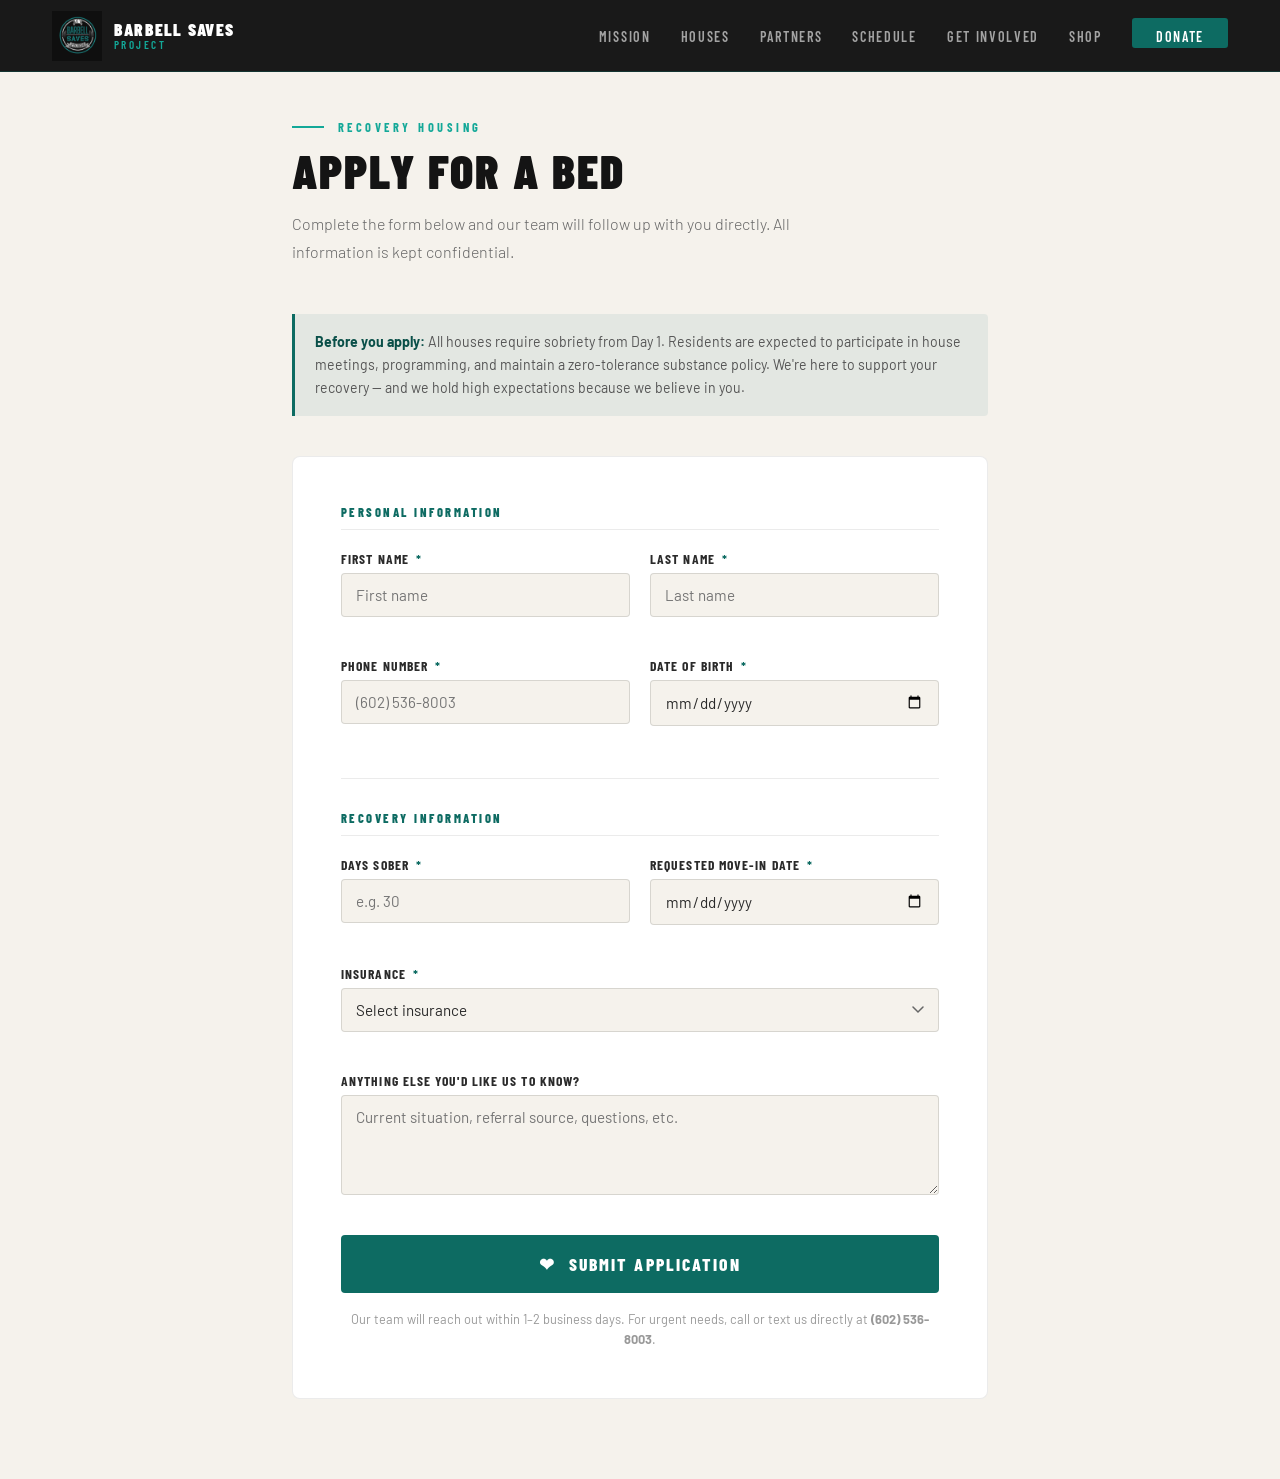
==== commit 363c9f1f: "Update insurance dropdown with specific carrier options on apply form Co-Authored-By: Claude Sonnet " ====
--- a/apply.html
+++ b/apply.html
@@ -95,7 +95,7 @@
     <strong>Before you apply:</strong> All houses require sobriety from Day 1. Residents are expected to participate in house meetings, programming, and maintain a zero-tolerance substance policy. We're here to support your recovery — and we hold high expectations because we believe in you.
   </div>
 
-  <form class="apply-form" action="https://formspree.io/f/YOUR_FORM_ID" method="POST">
+  <form class="apply-form" action="https://formspree.io/f/xpqoaqlv" method="POST">
 
     <div class="form-section-label">Personal Information</div>
 
@@ -133,11 +133,14 @@
       <div class="form-group full">
         <label for="insurance">Insurance <span class="req">*</span></label>
         <select id="insurance" name="insurance" required>
-          <option value="" disabled selected>Select insurance type</option>
-          <option value="AHCCCS">AHCCCS (Arizona Medicaid)</option>
-          <option value="Private Insurance">Private Insurance</option>
-          <option value="Medicare">Medicare</option>
-          <option value="Self-Pay">Self-Pay / No Insurance</option>
+          <option value="" disabled selected>Select insurance</option>
+          <option value="Mercy Care">Mercy Care</option>
+          <option value="Banner">Banner</option>
+          <option value="BCBS">BCBS (Blue Cross Blue Shield)</option>
+          <option value="Aetna">Aetna</option>
+          <option value="Optum">Optum</option>
+          <option value="AZ Complete Health">AZ Complete Health</option>
+          <option value="UHC">UHC (United Healthcare)</option>
           <option value="Other">Other</option>
         </select>
       </div>
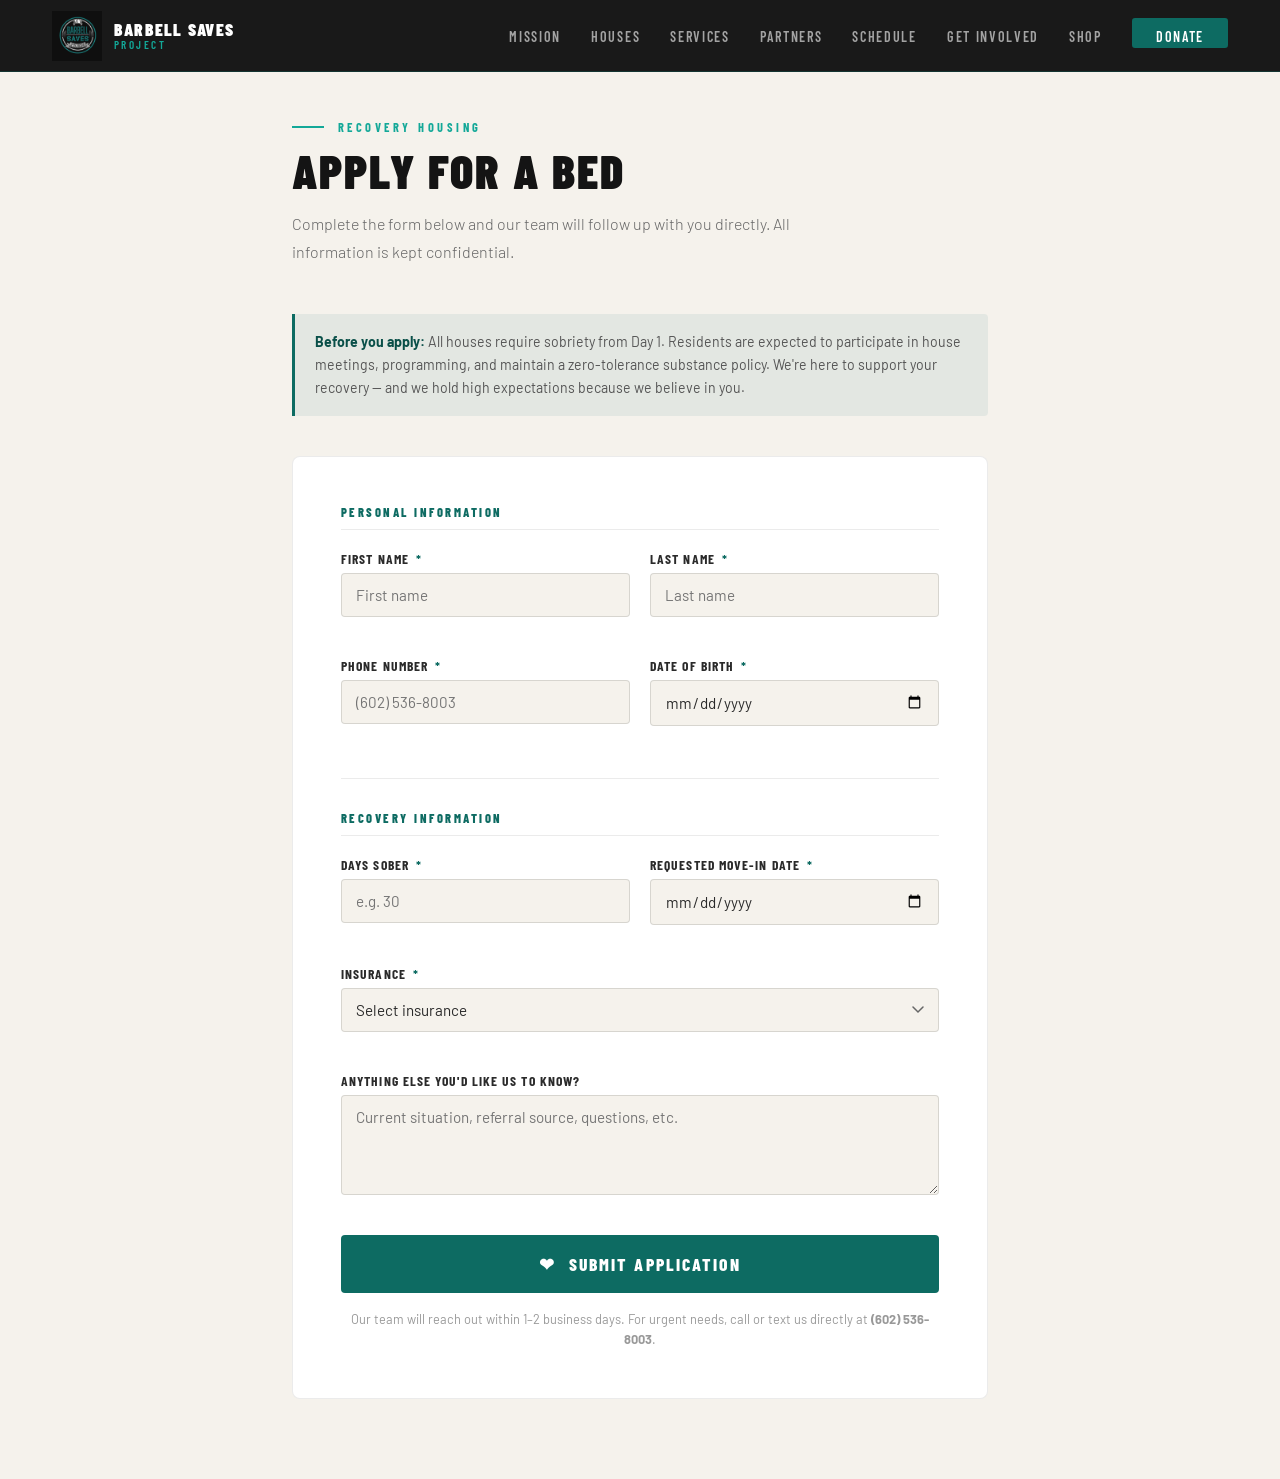
==== commit 553c89d6: "Add Services page with fitness, life skills, and job training sections Adds services.html covering t" ====
--- a/apply.html
+++ b/apply.html
@@ -75,6 +75,7 @@
   <ul class="nav-links">
     <li><a href="index.html#mission">Mission</a></li>
     <li><a href="houses.html">Houses</a></li>
+    <li><a href="services.html">Services</a></li>
     <li><a href="partners.html">Partners</a></li>
     <li><a href="schedule.html">Schedule</a></li>
     <li><a href="get-involved.html">Get Involved</a></li>
--- a/styles.css
+++ b/styles.css
@@ -236,6 +236,10 @@
   .house-card-body { padding: 24px 22px; display: flex; flex-direction: column; flex: 1; }
   .house-badges { display: flex; gap: 6px; margin-bottom: 12px; }
   .house-badge { font-family: "Barlow Condensed", sans-serif; font-weight: 700; font-size: 0.72rem; letter-spacing: 0.12em; text-transform: uppercase; color: var(--teal); background: rgba(13,107,98,0.1); border: 1px solid rgba(13,107,98,0.3); border-radius: 3px; padding: 3px 8px; }
+  .house-badge-owned { color: #0d6b62; background: rgba(13,107,98,0.12); border-color: rgba(13,107,98,0.4); }
+  .house-badge-partner { color: #5a6a8a; background: rgba(90,106,138,0.1); border-color: rgba(90,106,138,0.3); }
+  .house-badge-soon { color: #999; background: rgba(0,0,0,0.04); border-color: rgba(0,0,0,0.12); }
+  .house-card-coming-soon { opacity: 0.6; pointer-events: none; }
   .house-card h4 { font-family: "Barlow Condensed", sans-serif; font-weight: 800; font-size: 1.4rem; text-transform: uppercase; letter-spacing: 0.03em; color: var(--iron); margin-bottom: 10px; }
   .house-card p { font-size: 0.85rem; line-height: 1.7; color: #666; font-weight: 300; margin-bottom: 18px; flex: 1; }
   .house-actions { display: flex; flex-direction: column; gap: 8px; margin-bottom: 14px; }
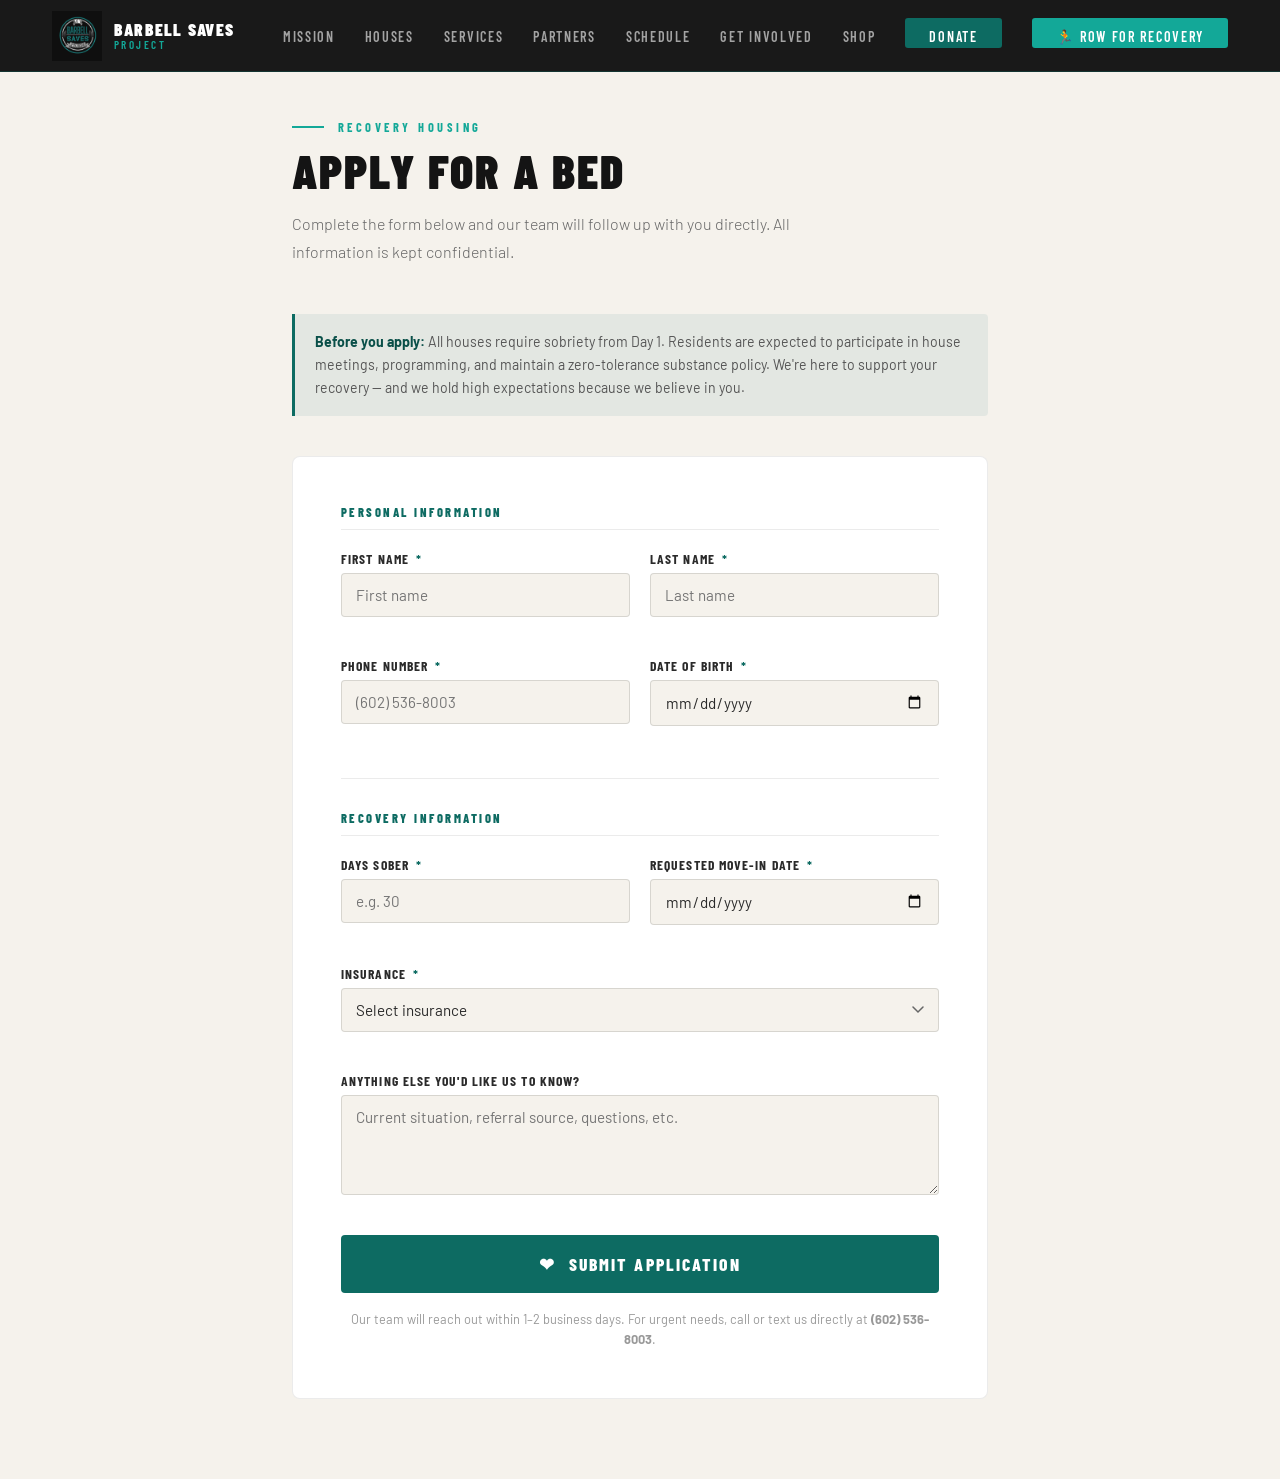
==== commit 76799b15: "Add Row for Recovery event page (June 27th) - New row-for-recovery.html with hero, event details, ho" ====
--- a/apply.html
+++ b/apply.html
@@ -72,7 +72,7 @@
     <img src="images/image1.png" alt="The Barbell Saves Project">
     <div class="nav-logo-text">Barbell Saves<span>Project</span></div>
   </a>
-  <ul class="nav-links">
+  <button class="nav-hamburger" id="nav-hamburger" aria-label="Menu"><span></span><span></span><span></span></button><ul class="nav-links" id="nav-links">
     <li><a href="index.html#mission">Mission</a></li>
     <li><a href="houses.html">Houses</a></li>
     <li><a href="services.html">Services</a></li>
@@ -80,7 +80,7 @@
     <li><a href="schedule.html">Schedule</a></li>
     <li><a href="get-involved.html">Get Involved</a></li>
     <li><a href="shop.html">Shop</a></li>
-    <li><a href="get-involved.html#donate" class="nav-donate">Donate</a></li>
+    <li><a href="get-involved.html#donate" class="nav-donate">Donate</a></li><li><a href="row-for-recovery.html" class="nav-donate" style="background:var(--teal-bright)!important">&#127939; Row for Recovery</a></li>
   </ul>
 </nav>
 
@@ -136,13 +136,12 @@
         <select id="insurance" name="insurance" required>
           <option value="" disabled selected>Select insurance</option>
           <option value="Mercy Care">Mercy Care</option>
-          <option value="Banner">Banner</option>
-          <option value="BCBS">BCBS (Blue Cross Blue Shield)</option>
-          <option value="Aetna">Aetna</option>
-          <option value="Optum">Optum</option>
-          <option value="AZ Complete Health">AZ Complete Health</option>
-          <option value="UHC">UHC (United Healthcare)</option>
-          <option value="Other">Other</option>
+          <option value="AIHP">AIHP</option>
+          <option value="AHCCCS">AHCCCS</option>
+          <option value="Banner Community">Banner Community</option>
+          <option value="Health Choice">Health Choice</option>
+          <option value="AZ Complete">AZ Complete</option>
+          <option value="Other">Other (contact us to verify)</option>
         </select>
       </div>
       <div class="form-group full">
--- a/styles.css
+++ b/styles.css
@@ -449,9 +449,21 @@
   .impact-callout-eyebrow { font-family: "Barlow Condensed", sans-serif; font-weight: 700; font-size: 0.78rem; letter-spacing: 0.22em; text-transform: uppercase; color: var(--teal-bright); margin-bottom: 4px; }
   .impact-callout-text p { color: rgba(255,255,255,0.75); font-size: 0.97rem; font-weight: 300; }
 
+  /* HAMBURGER */
+  .nav-hamburger { display: none; flex-direction: column; gap: 5px; cursor: pointer; padding: 8px; background: none; border: none; }
+  .nav-hamburger span { display: block; width: 24px; height: 2px; background: white; border-radius: 2px; transition: transform 0.3s, opacity 0.3s; }
+  .nav-hamburger.open span:nth-child(1) { transform: translateY(7px) rotate(45deg); }
+  .nav-hamburger.open span:nth-child(2) { opacity: 0; }
+  .nav-hamburger.open span:nth-child(3) { transform: translateY(-7px) rotate(-45deg); }
+
   @media (max-width: 960px) {
     nav { padding: 0 24px; }
-    .nav-links { display: none; }
+    .nav-hamburger { display: flex; }
+    .nav-links { display: none; flex-direction: column; position: fixed; top: 72px; left: 0; right: 0; background: rgba(14,14,14,0.99); padding: 24px 28px 32px; gap: 4px; border-bottom: 1px solid rgba(13,107,98,0.3); }
+    .nav-links.open { display: flex; }
+    .nav-links li { width: 100%; }
+    .nav-links a { font-size: 1.1rem; padding: 12px 0; display: block; border-bottom: 1px solid rgba(255,255,255,0.06); }
+    .nav-donate { display: inline-block; margin-top: 8px; text-align: center; width: 100%; padding: 14px !important; }
     .section { padding: 72px 24px; }
     .hero-body { padding: 110px 24px 48px; }
     .hero-logo { width: 80px; height: 80px; }
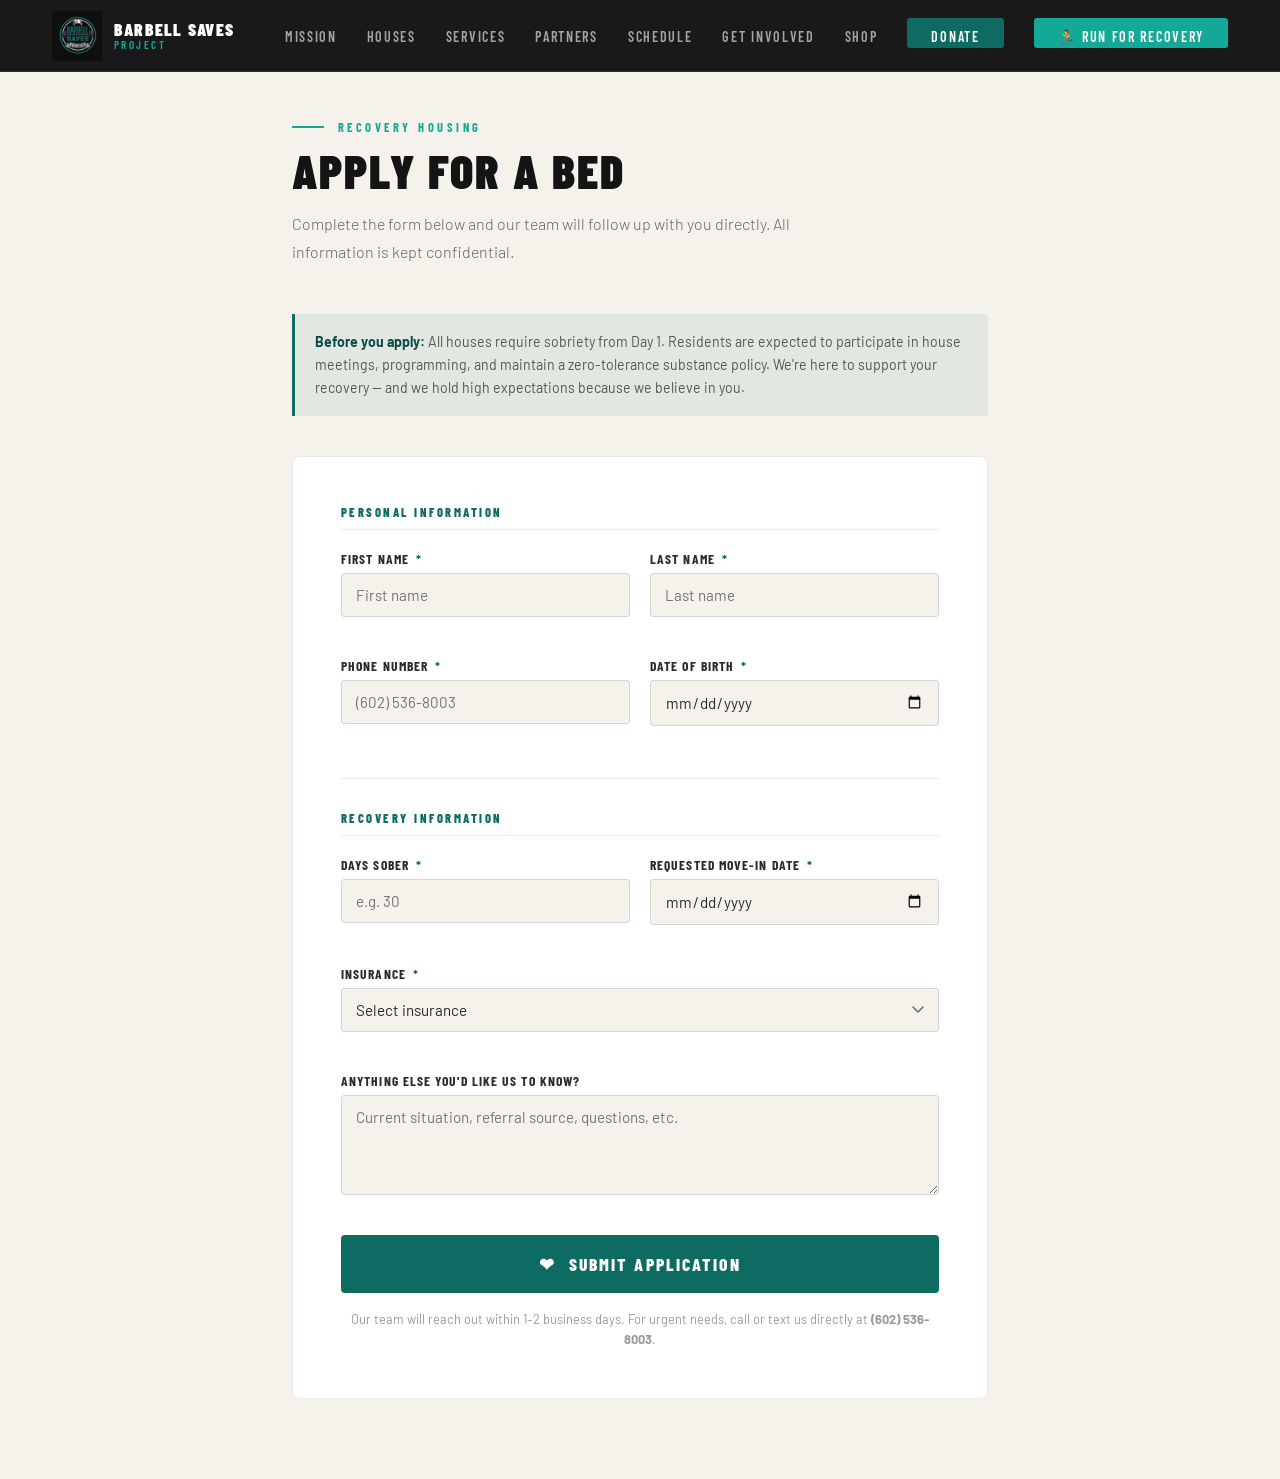
==== commit b376b67e: "Replace Row for Recovery with Run for Recovery 5K Turkey Trot Row for Recovery event has concluded. " ====
--- a/apply.html
+++ b/apply.html
@@ -80,7 +80,7 @@
     <li><a href="schedule.html">Schedule</a></li>
     <li><a href="get-involved.html">Get Involved</a></li>
     <li><a href="shop.html">Shop</a></li>
-    <li><a href="get-involved.html#donate" class="nav-donate">Donate</a></li><li><a href="row-for-recovery.html" class="nav-donate" style="background:var(--teal-bright)!important">&#127939; Row for Recovery</a></li>
+    <li><a href="get-involved.html#donate" class="nav-donate">Donate</a></li><li><a href="run-for-recovery.html" class="nav-donate" style="background:var(--teal-bright)!important">&#127939; Run for Recovery</a></li>
   </ul>
 </nav>
 
